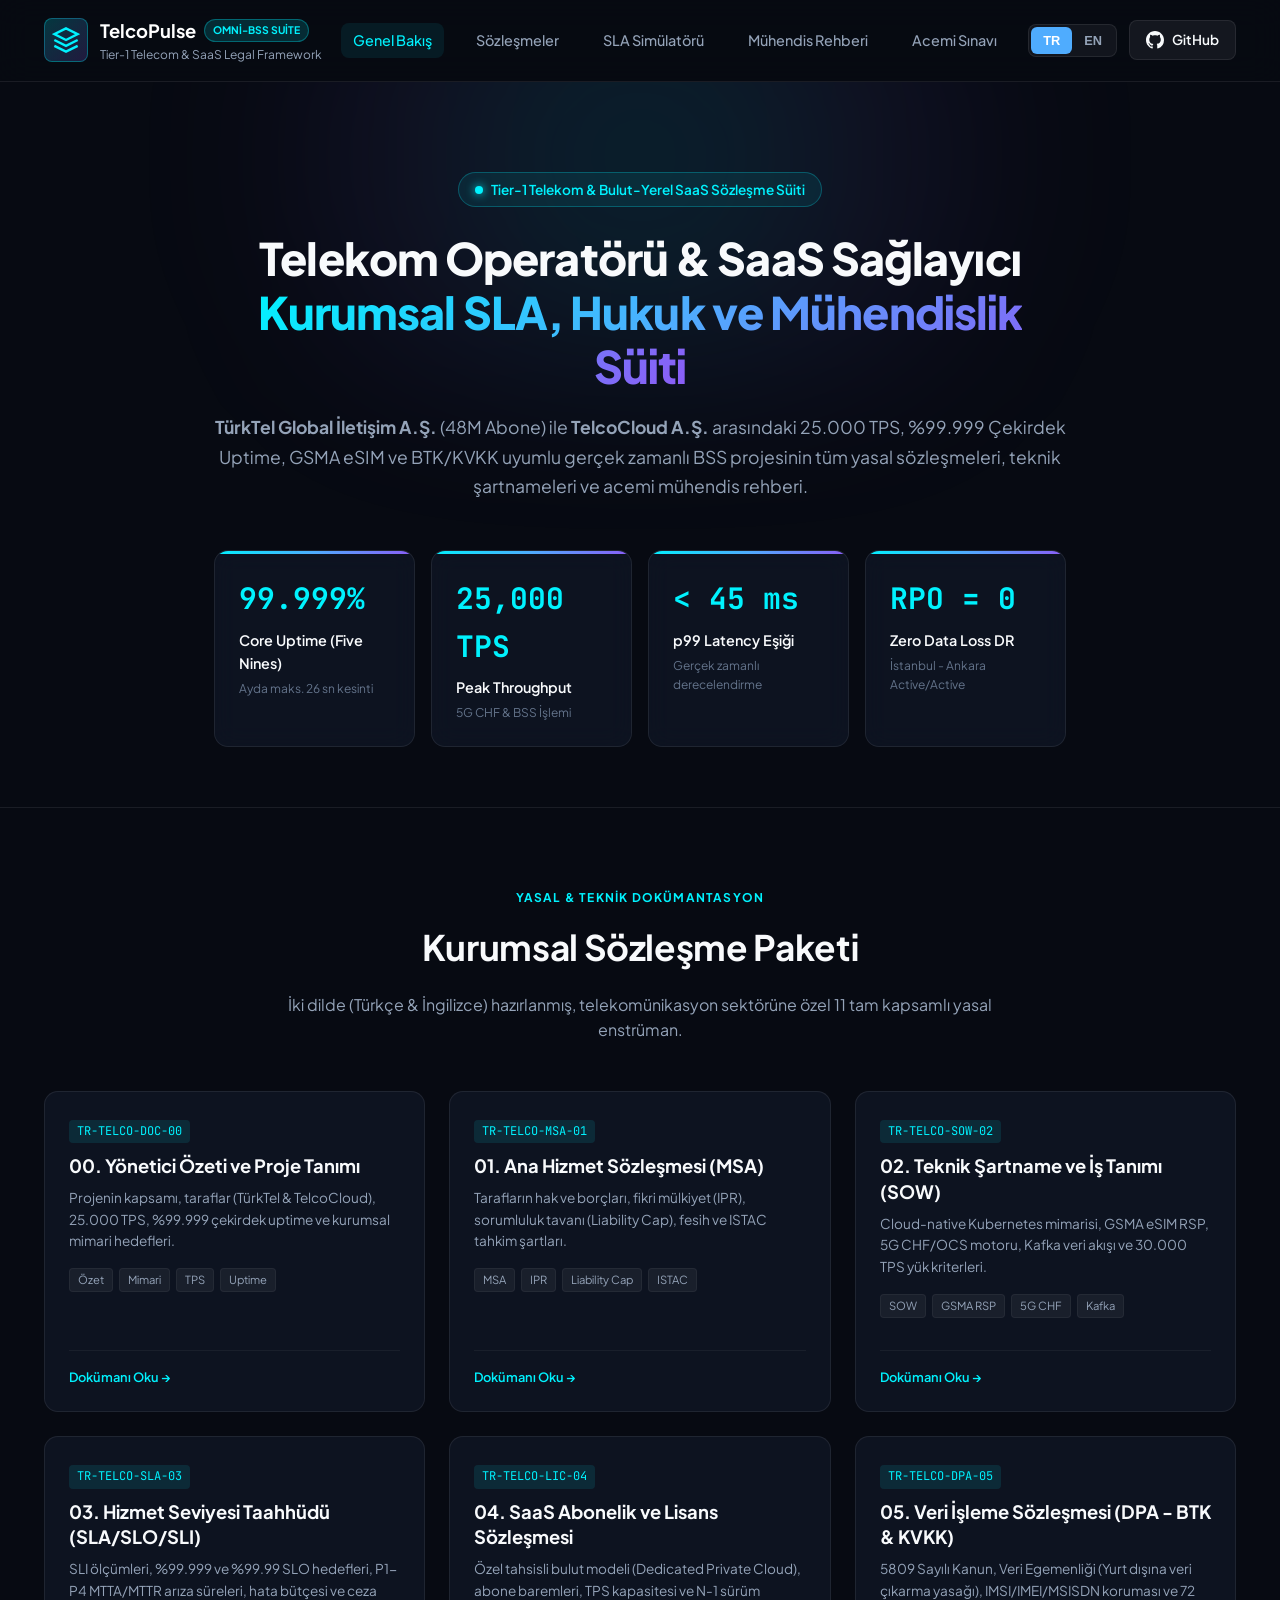
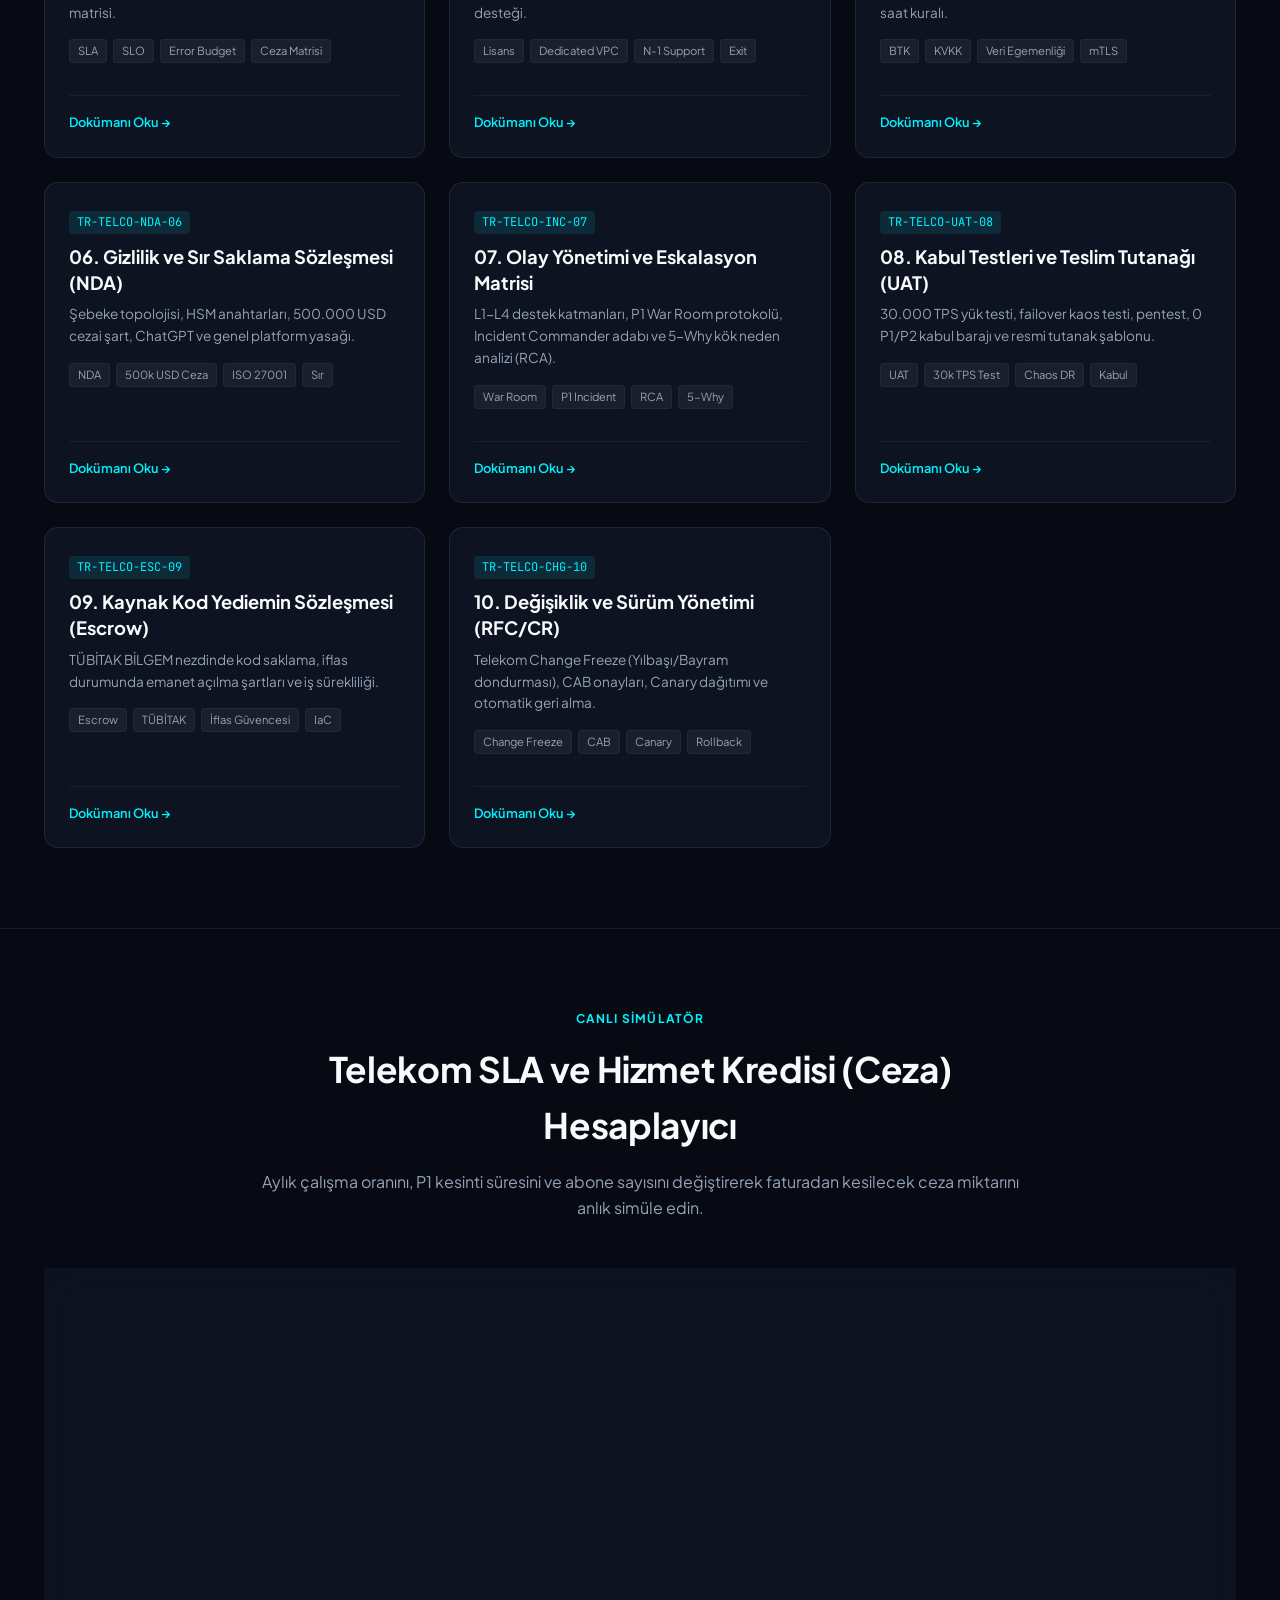
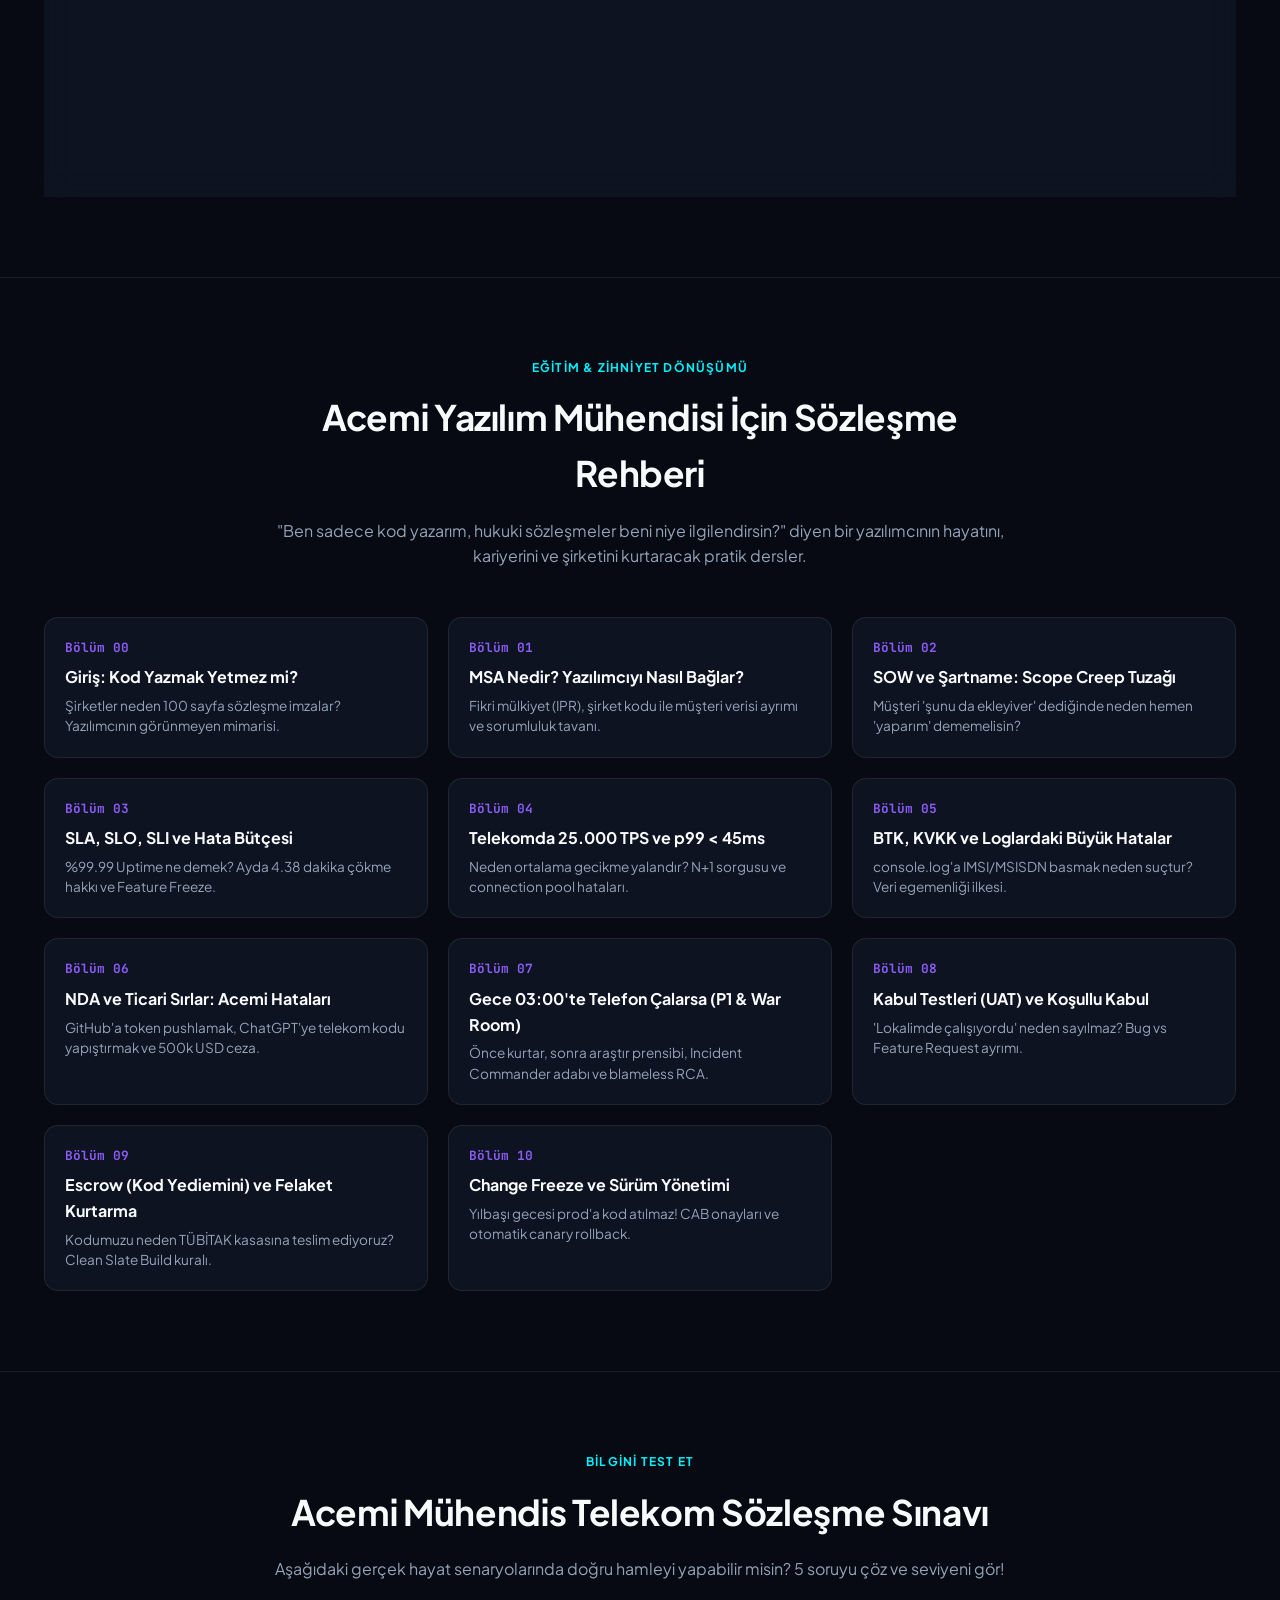
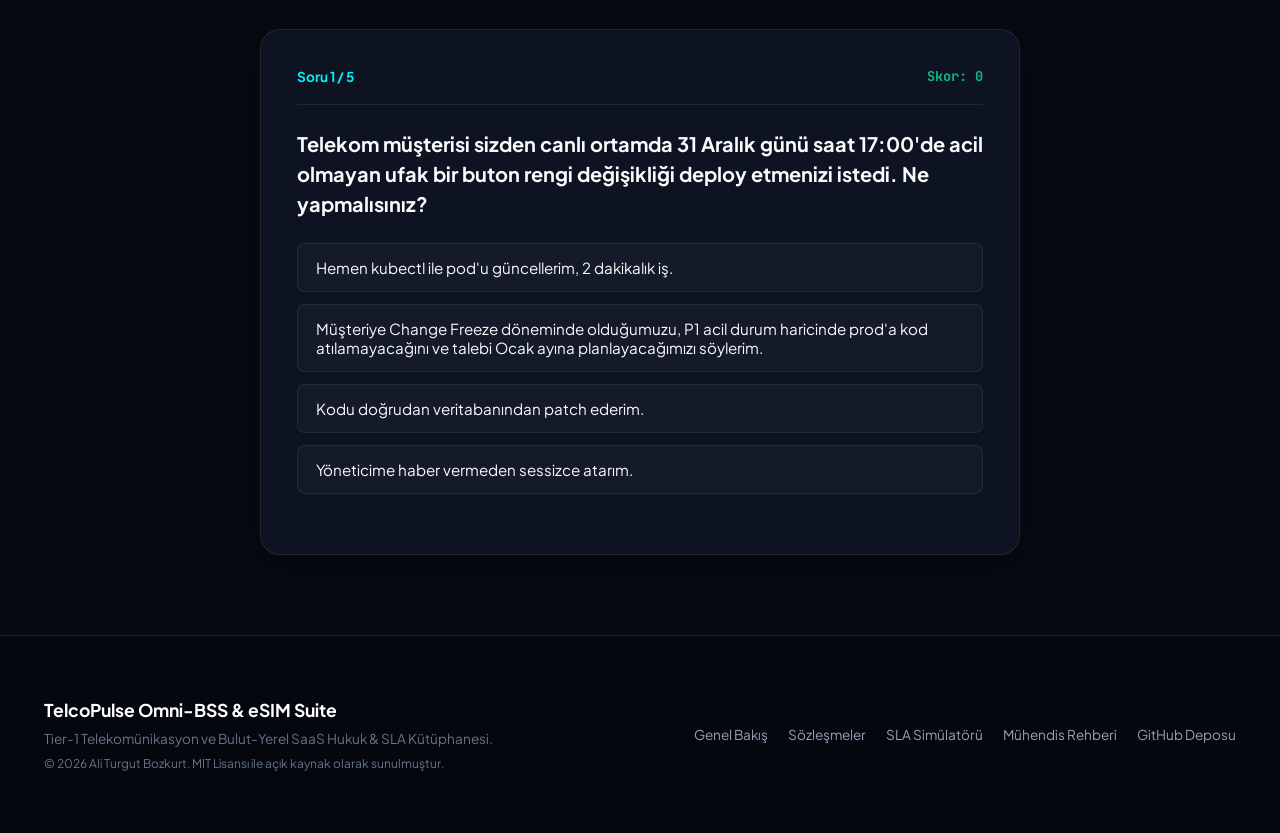
==== web/index.html @ 9cdf3213 "feat: complete telecom enterprise SaaS contracts, SLA/SLO suite & junior engineer guide" ====
<!DOCTYPE html>
<html lang="tr">
<head>
  <meta charset="UTF-8">
  <meta name="viewport" content="width=device-width, initial-scale=1.0">
  <title>TelcoPulse Omni-BSS | Enterprise Telecom SLA, Legal & Contract Suite</title>
  <meta name="description" content="Tier-1 Telecom Operator & Software Provider Enterprise SaaS Contracts, SLA/SLO Framework, Regulatory Compliance and Junior Engineer Guide.">
  <link rel="preconnect" href="https://fonts.googleapis.com">
  <link rel="preconnect" href="https://fonts.gstatic.com" crossorigin>
  <link href="https://fonts.googleapis.com/css2?family=Plus+Jakarta+Sans:wght@300;400;500;600;700;800&family=JetBrains+Mono:wght@400;500;700&display=swap" rel="stylesheet">
  <link rel="stylesheet" href="styles.css">
</head>
<body class="dark-theme">
  <!-- Top Navigation Bar -->
  <header class="navbar" id="topNavbar">
    <div class="nav-container">
      <div class="brand-group">
        <div class="brand-icon">
          <svg viewBox="0 0 24 24" width="28" height="28" fill="none" stroke="currentColor" stroke-width="2">
            <path d="M12 2L2 7l10 5 10-5-10-5zM2 17l10 5 10-5M2 12l10 5 10-5"/>
          </svg>
        </div>
        <div class="brand-text">
          <span class="brand-title">TelcoPulse <span class="badge-tag">Omni-BSS Suite</span></span>
          <span class="brand-subtitle">Tier-1 Telecom & SaaS Legal Framework</span>
        </div>
      </div>

      <nav class="nav-menu">
        <a href="#overview" class="nav-link active" data-nav="overview">Genel Bakış</a>
        <a href="#contracts" class="nav-link" data-nav="contracts">Sözleşmeler</a>
        <a href="#calculator" class="nav-link" data-nav="calculator">SLA Simülatörü</a>
        <a href="#guide" class="nav-link" data-nav="guide">Mühendis Rehberi</a>
        <a href="#quiz" class="nav-link" data-nav="quiz">Acemi Sınavı</a>
      </nav>

      <div class="nav-actions">
        <div class="lang-switch">
          <button id="btnLangTR" class="lang-btn active" title="Türkçe">TR</button>
          <button id="btnLangEN" class="lang-btn" title="English">EN</button>
        </div>
        <a href="https://github.com/aliturgutbozkurt/telecom-saas-contracts-sla" target="_blank" class="github-btn" id="githubRepoLink">
          <svg viewBox="0 0 24 24" width="18" height="18" fill="currentColor">
            <path d="M12 0C5.37 0 0 5.37 0 12c0 5.31 3.435 9.795 8.205 11.385.6.105.825-.255.825-.57 0-.285-.015-1.23-.015-2.235-3.015.555-3.795-.735-4.035-1.41-.135-.345-.72-1.41-1.23-1.695-.42-.225-1.02-.78-.015-.795.945-.015 1.62.87 1.845 1.23 1.08 1.815 2.805 1.305 3.495.99.105-.78.42-1.305.765-1.605-2.67-.3-5.46-1.335-5.46-5.925 0-1.305.465-2.385 1.23-3.225-.12-.3-.54-1.53.12-3.18 0 0 1.005-.315 3.3 1.23.96-.27 1.98-.405 3-.405s2.04.135 3 .405c2.295-1.56 3.3-1.23 3.3-1.23.66 1.65.24 2.88.12 3.18.765.84 1.23 1.905 1.23 3.225 0 4.605-2.805 5.625-5.475 5.925.435.375.81 1.095.81 2.22 0 1.605-.015 2.895-.015 3.3 0 .315.225.69.825.57A12.02 12.02 0 0024 12c0-6.63-5.37-12-12-12z"/>
          </svg>
          <span>GitHub</span>
        </a>
      </div>
    </div>
  </header>

  <!-- Hero Section -->
  <section class="hero-section" id="overview">
    <div class="hero-glow"></div>
    <div class="container hero-content">
      <div class="hero-badge">
        <span class="live-dot"></span>
        <span id="heroBadgeText">Tier-1 Telekom & Bulut-Yerel SaaS Sözleşme Süiti</span>
      </div>
      <h1 class="hero-title" id="heroTitle">
        Telekom Operatörü & SaaS Sağlayıcı<br>
        <span class="gradient-text">Kurumsal SLA, Hukuk ve Mühendislik Süiti</span>
      </h1>
      <p class="hero-desc" id="heroDesc">
        <strong>TürkTel Global İletişim A.Ş.</strong> (48M Abone) ile <strong>TelcoCloud A.Ş.</strong> arasındaki 
        25.000 TPS, %99.999 Çekirdek Uptime, GSMA eSIM ve BTK/KVKK uyumlu gerçek zamanlı BSS projesinin 
        tüm yasal sözleşmeleri, teknik şartnameleri ve acemi mühendis rehberi.
      </p>

      <div class="hero-stats-grid">
        <div class="stat-card">
          <div class="stat-value">99.999%</div>
          <div class="stat-label">Core Uptime (Five Nines)</div>
          <div class="stat-sub">Ayda maks. 26 sn kesinti</div>
        </div>
        <div class="stat-card">
          <div class="stat-value">25,000 TPS</div>
          <div class="stat-label">Peak Throughput</div>
          <div class="stat-sub">5G CHF & BSS İşlemi</div>
        </div>
        <div class="stat-card">
          <div class="stat-value">&lt; 45 ms</div>
          <div class="stat-label">p99 Latency Eşiği</div>
          <div class="stat-sub">Gerçek zamanlı derecelendirme</div>
        </div>
        <div class="stat-card">
          <div class="stat-value">RPO = 0</div>
          <div class="stat-label">Zero Data Loss DR</div>
          <div class="stat-sub">İstanbul - Ankara Active/Active</div>
        </div>
      </div>
    </div>
  </section>

  <!-- Interactive Contract Browser -->
  <section class="section contracts-section" id="contracts">
    <div class="container">
      <div class="section-header">
        <div class="section-tag">YASAL & TEKNİK DOKÜMANTASYON</div>
        <h2 class="section-title" id="contractsHeading">Kurumsal Sözleşme Paketi</h2>
        <p class="section-desc" id="contractsSub">
          İki dilde (Türkçe & İngilizce) hazırlanmış, telekomünikasyon sektörüne özel 11 tam kapsamlı yasal enstrüman.
        </p>
      </div>

      <div class="contract-grid" id="contractCardsContainer">
        <!-- Rendered dynamically by app.js -->
      </div>
    </div>
  </section>

  <!-- SLA & Penalty Simulator -->
  <section class="section calc-section" id="calculator">
    <div class="container">
      <div class="section-header">
        <div class="section-tag">CANLI SİMÜLATÖR</div>
        <h2 class="section-title">Telekom SLA ve Hizmet Kredisi (Ceza) Hesaplayıcı</h2>
        <p class="section-desc">
          Aylık çalışma oranını, P1 kesinti süresini ve abone sayısını değiştirerek faturadan kesilecek ceza miktarını anlık simüle edin.
        </p>
      </div>

      <div class="calc-wrapper">
        <div class="calc-controls">
          <div class="input-card">
            <div class="input-header">
              <label for="uptimeSlider">Gerçekleşen Aylık Çekirdek Uptime (%)</label>
              <span class="value-badge" id="uptimeVal">99.980%</span>
            </div>
            <input type="range" id="uptimeSlider" min="99.00" max="99.999" step="0.005" value="99.980">
            <div class="slider-marks">
              <span>%99.00</span>
              <span>%99.50</span>
              <span>%99.90</span>
              <span>%99.95</span>
              <span>%99.999</span>
            </div>
          </div>

          <div class="input-card">
            <div class="input-header">
              <label for="p1DurationSlider">P1 Kritik Kesinti Süresi (Dakika)</label>
              <span class="value-badge" id="p1Val">35 Dakika</span>
            </div>
            <input type="range" id="p1DurationSlider" min="0" max="180" step="5" value="35">
            <div class="slider-marks">
              <span>0 dk</span>
              <span>60 dk (MTTR Sınırı)</span>
              <span>120 dk</span>
              <span>180 dk</span>
            </div>
          </div>

          <div class="input-card">
            <div class="input-header">
              <label for="subscribersSlider">Aktif Abone Sayısı (Milyon)</label>
              <span class="value-badge" id="subsVal">32 Milyon</span>
            </div>
            <input type="range" id="subscribersSlider" min="5" max="60" step="1" value="32">
            <div class="slider-marks">
              <span>5M</span>
              <span>20M (Baz Tier)</span>
              <span>40M</span>
              <span>60M</span>
            </div>
          </div>
        </div>

        <div class="calc-results">
          <div class="result-box main-box">
            <div class="box-tag">KESİLECEK HİZMET KREDİSİ (CEZA)</div>
            <div class="box-amount" id="penaltyAmountDisplay">$18,500</div>
            <div class="box-percent" id="penaltyPercentDisplay">Aylık Faturanın %10'u</div>
          </div>

          <div class="result-metrics-grid">
            <div class="metric-item">
              <span class="m-label">Aylık İzin Verilen Kesinti</span>
              <span class="m-val" id="allowedDowntimeDisplay">4.38 Dakika</span>
            </div>
            <div class="metric-item">
              <span class="m-label">Gerçekleşen Kesinti Süresi</span>
              <span class="m-val alert-text" id="actualDowntimeDisplay">8.64 Dakika</span>
            </div>
            <div class="metric-item">
              <span class="m-label">Hata Bütçesi (Error Budget)</span>
              <span class="m-val" id="errorBudgetStatusDisplay">%197 Tüketildi (AŞILDI)</span>
            </div>
            <div class="metric-item">
              <span class="m-label">Aylık Baz SaaS Bedeli</span>
              <span class="m-val" id="baseFeeDisplay">$245,000 / Ay</span>
            </div>
          </div>

          <div class="compliance-badge-banner" id="complianceBanner">
            <span class="status-icon">⚠️</span>
            <span id="complianceText">SLA İhlali Mevcut: Faturaya %10 ceza kesintisi uygulanır. Yeni özellik dağıtımları durdurulmalıdır.</span>
          </div>
        </div>
      </div>
    </div>
  </section>

  <!-- Junior Engineer Guide Showcase -->
  <section class="section guide-section" id="guide">
    <div class="container">
      <div class="section-header">
        <div class="section-tag">EĞİTİM & ZİHNİYET DÖNÜŞÜMÜ</div>
        <h2 class="section-title">Acemi Yazılım Mühendisi İçin Sözleşme Rehberi</h2>
        <p class="section-desc">
          "Ben sadece kod yazarım, hukuki sözleşmeler beni niye ilgilendirsin?" diyen bir yazılımcının hayatını, kariyerini ve şirketini kurtaracak pratik dersler.
        </p>
      </div>

      <div class="guide-grid" id="guideChaptersContainer">
        <!-- Rendered dynamically -->
      </div>
    </div>
  </section>

  <!-- Junior Engineer Interactive Quiz -->
  <section class="section quiz-section" id="quiz">
    <div class="container">
      <div class="section-header">
        <div class="section-tag">BİLGİNİ TEST ET</div>
        <h2 class="section-title">Acemi Mühendis Telekom Sözleşme Sınavı</h2>
        <p class="section-desc">
          Aşağıdaki gerçek hayat senaryolarında doğru hamleyi yapabilir misin? 5 soruyu çöz ve seviyeni gör!
        </p>
      </div>

      <div class="quiz-card" id="quizContainer">
        <div class="quiz-header">
          <span class="quiz-step" id="quizProgress">Soru 1 / 5</span>
          <span class="quiz-score" id="quizScore">Skor: 0</span>
        </div>
        <div class="quiz-body">
          <h3 class="quiz-question" id="quizQuestionText">Soru yükleniyor...</h3>
          <div class="quiz-options" id="quizOptionsContainer">
            <!-- Options rendered here -->
          </div>
          <div class="quiz-explanation" id="quizExplanation" style="display: none;"></div>
        </div>
        <div class="quiz-footer">
          <button class="btn btn-primary" id="btnNextQuestion" style="display: none;">Sonraki Soru &rarr;</button>
        </div>
      </div>
    </div>
  </section>

  <!-- Document Reader Modal -->
  <div class="modal-backdrop" id="docModal">
    <div class="modal-box">
      <div class="modal-header">
        <div class="modal-title-group">
          <span class="modal-code" id="modalDocCode">TR-TELCO-DOC-01</span>
          <h3 class="modal-title" id="modalDocTitle">Doküman Başlığı</h3>
        </div>
        <button class="modal-close" id="btnModalClose">&times;</button>
      </div>
      <div class="modal-body" id="modalDocContent">
        <!-- Rendered document markdown/html -->
      </div>
      <div class="modal-footer">
        <button class="btn btn-secondary" id="btnModalClose2">Kapat</button>
        <button class="btn btn-primary" id="btnCopyDocLink">Bağlantıyı Kopyala</button>
      </div>
    </div>
  </div>

  <!-- Footer -->
  <footer class="footer">
    <div class="container footer-content">
      <div class="footer-brand">
        <strong>TelcoPulse Omni-BSS & eSIM Suite</strong>
        <p>Tier-1 Telekomünikasyon ve Bulut-Yerel SaaS Hukuk & SLA Kütüphanesi.</p>
        <p class="copyright">&copy; 2026 Ali Turgut Bozkurt. MIT Lisansı ile açık kaynak olarak sunulmuştur.</p>
      </div>
      <div class="footer-links">
        <a href="#overview">Genel Bakış</a>
        <a href="#contracts">Sözleşmeler</a>
        <a href="#calculator">SLA Simülatörü</a>
        <a href="#guide">Mühendis Rehberi</a>
        <a href="https://github.com/aliturgutbozkurt/telecom-saas-contracts-sla" target="_blank">GitHub Deposu</a>
      </div>
    </div>
  </footer>

  <script src="app.js"></script>
</body>
</html>
---- web/styles.css ----
:root {
  --bg-primary: #070a12;
  --bg-secondary: #0d1322;
  --bg-card: rgba(17, 24, 39, 0.7);
  --bg-card-hover: rgba(26, 36, 56, 0.85);
  --border-color: rgba(255, 255, 255, 0.08);
  --border-focus: rgba(0, 242, 254, 0.4);
  
  --text-primary: #f8fafc;
  --text-secondary: #94a3b8;
  --text-muted: #64748b;
  
  --accent-cyan: #00f2fe;
  --accent-blue: #4facfe;
  --accent-purple: #8b5cf6;
  --accent-green: #10b981;
  --accent-orange: #f59e0b;
  --accent-red: #ef4444;
  
  --gradient-brand: linear-gradient(135deg, #00f2fe 0%, #4facfe 50%, #8b5cf6 100%);
  --gradient-card: linear-gradient(180deg, rgba(255, 255, 255, 0.04) 0%, rgba(255, 255, 255, 0) 100%);
  --shadow-glow: 0 0 35px rgba(0, 242, 254, 0.15);
  
  --font-main: 'Plus Jakarta Sans', -apple-system, BlinkMacSystemFont, sans-serif;
  --font-mono: 'JetBrains Mono', monospace;
  --radius-sm: 8px;
  --radius-md: 14px;
  --radius-lg: 20px;
}

* {
  margin: 0;
  padding: 0;
  box-sizing: border-box;
}

html {
  scroll-behavior: smooth;
}

body {
  font-family: var(--font-main);
  background-color: var(--bg-primary);
  color: var(--text-primary);
  line-height: 1.6;
  overflow-x: hidden;
}

.container {
  max-width: 1240px;
  margin: 0 auto;
  padding: 0 24px;
}

/* Navbar */
.navbar {
  position: sticky;
  top: 0;
  z-index: 100;
  background: rgba(7, 10, 18, 0.8);
  backdrop-filter: blur(16px);
  border-bottom: 1px solid var(--border-color);
}

.nav-container {
  max-width: 1240px;
  margin: 0 auto;
  padding: 16px 24px;
  display: flex;
  align-items: center;
  justify-content: space-between;
}

.brand-group {
  display: flex;
  align-items: center;
  gap: 12px;
}

.brand-icon {
  width: 44px;
  height: 44px;
  border-radius: var(--radius-sm);
  background: linear-gradient(135deg, rgba(0, 242, 254, 0.2), rgba(139, 92, 246, 0.2));
  border: 1px solid rgba(0, 242, 254, 0.3);
  display: flex;
  align-items: center;
  justify-content: center;
  color: var(--accent-cyan);
}

.brand-text {
  display: flex;
  flex-direction: column;
}

.brand-title {
  font-size: 1.15rem;
  font-weight: 700;
  color: #fff;
  display: flex;
  align-items: center;
  gap: 8px;
}

.badge-tag {
  font-size: 0.65rem;
  font-weight: 700;
  text-transform: uppercase;
  background: rgba(0, 242, 254, 0.15);
  color: var(--accent-cyan);
  padding: 2px 8px;
  border-radius: 99px;
  border: 1px solid rgba(0, 242, 254, 0.3);
}

.brand-subtitle {
  font-size: 0.75rem;
  color: var(--text-secondary);
}

.nav-menu {
  display: flex;
  align-items: center;
  gap: 20px;
}

.nav-link {
  color: var(--text-secondary);
  text-decoration: none;
  font-size: 0.9rem;
  font-weight: 500;
  transition: all 0.2s ease;
  padding: 6px 12px;
  border-radius: var(--radius-sm);
}

.nav-link:hover, .nav-link.active {
  color: var(--accent-cyan);
  background: rgba(0, 242, 254, 0.08);
}

.nav-actions {
  display: flex;
  align-items: center;
  gap: 12px;
}

.lang-switch {
  display: flex;
  background: rgba(255, 255, 255, 0.05);
  border-radius: var(--radius-sm);
  padding: 2px;
  border: 1px solid var(--border-color);
}

.lang-btn {
  background: transparent;
  border: none;
  color: var(--text-secondary);
  font-size: 0.8rem;
  font-weight: 700;
  padding: 6px 12px;
  border-radius: 6px;
  cursor: pointer;
  transition: all 0.2s ease;
}

.lang-btn.active {
  background: var(--accent-blue);
  color: #fff;
}

.github-btn {
  display: flex;
  align-items: center;
  gap: 8px;
  background: rgba(255, 255, 255, 0.06);
  color: var(--text-primary);
  text-decoration: none;
  font-size: 0.85rem;
  font-weight: 600;
  padding: 8px 16px;
  border-radius: var(--radius-sm);
  border: 1px solid var(--border-color);
  transition: all 0.2s ease;
}

.github-btn:hover {
  background: rgba(255, 255, 255, 0.12);
  border-color: rgba(255, 255, 255, 0.2);
}

/* Hero Section */
.hero-section {
  position: relative;
  padding: 90px 0 60px;
  overflow: hidden;
  border-bottom: 1px solid var(--border-color);
}

.hero-glow {
  position: absolute;
  top: -150px;
  left: 50%;
  transform: translateX(-50%);
  width: 900px;
  height: 450px;
  background: radial-gradient(circle, rgba(0, 242, 254, 0.12) 0%, rgba(139, 92, 246, 0.08) 50%, transparent 80%);
  filter: blur(80px);
  pointer-events: none;
}

.hero-content {
  position: relative;
  text-align: center;
  max-width: 900px;
}

.hero-badge {
  display: inline-flex;
  align-items: center;
  gap: 8px;
  background: rgba(0, 242, 254, 0.08);
  border: 1px solid rgba(0, 242, 254, 0.25);
  padding: 6px 16px;
  border-radius: 99px;
  font-size: 0.85rem;
  color: var(--accent-cyan);
  font-weight: 600;
  margin-bottom: 24px;
}

.live-dot {
  width: 8px;
  height: 8px;
  border-radius: 50%;
  background: var(--accent-cyan);
  box-shadow: 0 0 10px var(--accent-cyan);
  animation: pulse 2s infinite;
}

@keyframes pulse {
  0% { transform: scale(0.95); opacity: 0.8; }
  50% { transform: scale(1.3); opacity: 1; }
  100% { transform: scale(0.95); opacity: 0.8; }
}

.hero-title {
  font-size: 2.8rem;
  font-weight: 800;
  line-height: 1.2;
  letter-spacing: -0.02em;
  margin-bottom: 20px;
}

.gradient-text {
  background: var(--gradient-brand);
  -webkit-background-clip: text;
  -webkit-text-fill-color: transparent;
}

.hero-desc {
  font-size: 1.1rem;
  color: var(--text-secondary);
  line-height: 1.7;
  margin-bottom: 48px;
}

.hero-stats-grid {
  display: grid;
  grid-template-columns: repeat(auto-fit, minmax(200px, 1fr));
  gap: 16px;
  text-align: left;
}

.stat-card {
  background: var(--bg-card);
  border: 1px solid var(--border-color);
  padding: 24px;
  border-radius: var(--radius-md);
  backdrop-filter: blur(12px);
  position: relative;
  overflow: hidden;
}

.stat-card::before {
  content: '';
  position: absolute;
  top: 0;
  left: 0;
  width: 100%;
  height: 3px;
  background: var(--gradient-brand);
}

.stat-value {
  font-family: var(--font-mono);
  font-size: 1.85rem;
  font-weight: 700;
  color: var(--accent-cyan);
  margin-bottom: 6px;
}

.stat-label {
  font-size: 0.9rem;
  font-weight: 600;
  color: var(--text-primary);
  margin-bottom: 4px;
}

.stat-sub {
  font-size: 0.75rem;
  color: var(--text-muted);
}

/* Sections */
.section {
  padding: 80px 0;
  border-bottom: 1px solid var(--border-color);
}

.section-header {
  text-align: center;
  max-width: 760px;
  margin: 0 auto 48px;
}

.section-tag {
  font-size: 0.75rem;
  font-weight: 700;
  letter-spacing: 0.1em;
  color: var(--accent-cyan);
  text-transform: uppercase;
  margin-bottom: 12px;
}

.section-title {
  font-size: 2.2rem;
  font-weight: 700;
  letter-spacing: -0.01em;
  margin-bottom: 16px;
}

.section-desc {
  font-size: 1rem;
  color: var(--text-secondary);
  line-height: 1.6;
}

/* Contract Cards Grid */
.contract-grid {
  display: grid;
  grid-template-columns: repeat(auto-fill, minmax(360px, 1fr));
  gap: 24px;
}

.contract-card {
  background: var(--bg-card);
  border: 1px solid var(--border-color);
  border-radius: var(--radius-md);
  padding: 24px;
  display: flex;
  flex-direction: column;
  justify-content: space-between;
  transition: all 0.25s ease;
  cursor: pointer;
  position: relative;
}

.contract-card:hover {
  background: var(--bg-card-hover);
  border-color: var(--border-focus);
  transform: translateY(-4px);
  box-shadow: var(--shadow-glow);
}

.card-top {
  margin-bottom: 16px;
}

.card-code {
  font-family: var(--font-mono);
  font-size: 0.75rem;
  color: var(--accent-cyan);
  background: rgba(0, 242, 254, 0.1);
  padding: 2px 8px;
  border-radius: 4px;
  display: inline-block;
  margin-bottom: 10px;
}

.card-title {
  font-size: 1.15rem;
  font-weight: 700;
  color: var(--text-primary);
  margin-bottom: 8px;
  line-height: 1.4;
}

.card-desc {
  font-size: 0.85rem;
  color: var(--text-secondary);
  line-height: 1.6;
}

.card-tags {
  display: flex;
  flex-wrap: wrap;
  gap: 6px;
  margin: 16px 0;
}

.tag-pill {
  font-size: 0.7rem;
  background: rgba(255, 255, 255, 0.05);
  color: var(--text-secondary);
  padding: 2px 8px;
  border-radius: 4px;
  border: 1px solid rgba(255, 255, 255, 0.05);
}

.card-footer {
  display: flex;
  align-items: center;
  justify-content: space-between;
  padding-top: 16px;
  border-top: 1px solid rgba(255, 255, 255, 0.05);
}

.view-btn {
  font-size: 0.8rem;
  font-weight: 600;
  color: var(--accent-cyan);
  display: flex;
  align-items: center;
  gap: 6px;
}

/* Calculator Section */
.calc-wrapper {
  display: grid;
  grid-template-columns: 1fr 1fr;
  gap: 32px;
  background: var(--bg-card);
  border: 1px solid var(--border-color);
  border-radius: var(--radius-lg);
  padding: 36px;
  backdrop-filter: blur(16px);
}

.input-card {
  background: rgba(255, 255, 255, 0.03);
  border: 1px solid var(--border-color);
  border-radius: var(--radius-md);
  padding: 20px;
  margin-bottom: 20px;
}

.input-header {
  display: flex;
  justify-content: space-between;
  align-items: center;
  margin-bottom: 12px;
}

.input-header label {
  font-size: 0.9rem;
  font-weight: 600;
  color: var(--text-primary);
}

.value-badge {
  font-family: var(--font-mono);
  font-size: 0.95rem;
  font-weight: 700;
  color: var(--accent-cyan);
  background: rgba(0, 242, 254, 0.12);
  padding: 4px 10px;
  border-radius: 6px;
}

input[type="range"] {
  width: 100%;
  accent-color: var(--accent-cyan);
  margin-bottom: 8px;
}

.slider-marks {
  display: flex;
  justify-content: space-between;
  font-size: 0.7rem;
  color: var(--text-muted);
}

.calc-results {
  display: flex;
  flex-direction: column;
  justify-content: space-between;
  gap: 20px;
}

.result-box.main-box {
  background: linear-gradient(135deg, rgba(239, 68, 68, 0.15) 0%, rgba(139, 92, 246, 0.1) 100%);
  border: 1px solid rgba(239, 68, 68, 0.3);
  border-radius: var(--radius-md);
  padding: 24px;
  text-align: center;
}

.result-box.main-box.compliant {
  background: linear-gradient(135deg, rgba(16, 185, 129, 0.15) 0%, rgba(0, 242, 254, 0.1) 100%);
  border-color: rgba(16, 185, 129, 0.3);
}

.box-tag {
  font-size: 0.75rem;
  font-weight: 700;
  letter-spacing: 0.1em;
  color: var(--text-secondary);
  margin-bottom: 6px;
}

.box-amount {
  font-family: var(--font-mono);
  font-size: 2.8rem;
  font-weight: 800;
  color: var(--accent-red);
  margin-bottom: 4px;
}

.result-box.main-box.compliant .box-amount {
  color: var(--accent-green);
}

.box-percent {
  font-size: 0.9rem;
  font-weight: 600;
  color: var(--text-secondary);
}

.result-metrics-grid {
  display: grid;
  grid-template-columns: 1fr 1fr;
  gap: 12px;
}

.metric-item {
  background: rgba(255, 255, 255, 0.02);
  border: 1px solid var(--border-color);
  padding: 14px;
  border-radius: var(--radius-sm);
  display: flex;
  flex-direction: column;
}

.m-label {
  font-size: 0.75rem;
  color: var(--text-muted);
  margin-bottom: 4px;
}

.m-val {
  font-family: var(--font-mono);
  font-size: 0.95rem;
  font-weight: 600;
  color: var(--text-primary);
}

.m-val.alert-text {
  color: var(--accent-orange);
}

.compliance-badge-banner {
  display: flex;
  align-items: center;
  gap: 12px;
  padding: 14px 18px;
  border-radius: var(--radius-sm);
  font-size: 0.85rem;
  background: rgba(245, 158, 11, 0.12);
  border: 1px solid rgba(245, 158, 11, 0.3);
  color: #fde68a;
}

.compliance-badge-banner.success {
  background: rgba(16, 185, 129, 0.12);
  border-color: rgba(16, 185, 129, 0.3);
  color: #a7f3d0;
}

/* Guide Grid */
.guide-grid {
  display: grid;
  grid-template-columns: repeat(auto-fill, minmax(350px, 1fr));
  gap: 20px;
}

.guide-card {
  background: var(--bg-card);
  border: 1px solid var(--border-color);
  border-radius: var(--radius-md);
  padding: 20px;
  cursor: pointer;
  transition: all 0.2s ease;
}

.guide-card:hover {
  background: var(--bg-card-hover);
  border-color: var(--accent-purple);
  transform: translateY(-3px);
}

.guide-num {
  font-family: var(--font-mono);
  font-size: 0.8rem;
  font-weight: 700;
  color: var(--accent-purple);
  margin-bottom: 6px;
}

.guide-title {
  font-size: 1rem;
  font-weight: 700;
  margin-bottom: 6px;
  color: var(--text-primary);
}

.guide-summary {
  font-size: 0.85rem;
  color: var(--text-secondary);
  line-height: 1.5;
}

/* Quiz Section */
.quiz-card {
  max-width: 760px;
  margin: 0 auto;
  background: var(--bg-card);
  border: 1px solid var(--border-color);
  border-radius: var(--radius-lg);
  padding: 36px;
  box-shadow: 0 10px 30px rgba(0,0,0,0.4);
}

.quiz-header {
  display: flex;
  justify-content: space-between;
  align-items: center;
  margin-bottom: 24px;
  padding-bottom: 16px;
  border-bottom: 1px solid var(--border-color);
}

.quiz-step {
  font-size: 0.85rem;
  font-weight: 700;
  color: var(--accent-cyan);
}

.quiz-score {
  font-family: var(--font-mono);
  font-size: 0.85rem;
  color: var(--accent-green);
  font-weight: 700;
}

.quiz-question {
  font-size: 1.25rem;
  font-weight: 700;
  margin-bottom: 24px;
  line-height: 1.5;
}

.quiz-options {
  display: flex;
  flex-direction: column;
  gap: 12px;
  margin-bottom: 24px;
}

.quiz-opt-btn {
  background: rgba(255, 255, 255, 0.03);
  border: 1px solid var(--border-color);
  border-radius: var(--radius-sm);
  padding: 14px 18px;
  text-align: left;
  color: var(--text-primary);
  font-size: 0.95rem;
  cursor: pointer;
  transition: all 0.2s ease;
  font-family: var(--font-main);
}

.quiz-opt-btn:hover:not(:disabled) {
  background: rgba(0, 242, 254, 0.08);
  border-color: var(--accent-cyan);
}

.quiz-opt-btn.correct {
  background: rgba(16, 185, 129, 0.2);
  border-color: var(--accent-green);
  color: #a7f3d0;
}

.quiz-opt-btn.wrong {
  background: rgba(239, 68, 68, 0.2);
  border-color: var(--accent-red);
  color: #fca5a5;
}

.quiz-explanation {
  background: rgba(255, 255, 255, 0.04);
  border-left: 4px solid var(--accent-cyan);
  padding: 16px;
  border-radius: 0 var(--radius-sm) var(--radius-sm) 0;
  font-size: 0.9rem;
  color: var(--text-secondary);
  line-height: 1.6;
  margin-bottom: 24px;
}

.btn {
  font-family: var(--font-main);
  font-weight: 600;
  font-size: 0.9rem;
  padding: 10px 20px;
  border-radius: var(--radius-sm);
  border: none;
  cursor: pointer;
  transition: all 0.2s ease;
}

.btn-primary {
  background: var(--gradient-brand);
  color: #000;
  font-weight: 700;
}

.btn-primary:hover {
  opacity: 0.9;
  transform: translateY(-1px);
}

.btn-secondary {
  background: rgba(255, 255, 255, 0.08);
  color: var(--text-primary);
  border: 1px solid var(--border-color);
}

.btn-secondary:hover {
  background: rgba(255, 255, 255, 0.15);
}

/* Modal */
.modal-backdrop {
  position: fixed;
  top: 0;
  left: 0;
  width: 100vw;
  height: 100vh;
  background: rgba(0, 0, 0, 0.8);
  backdrop-filter: blur(8px);
  z-index: 1000;
  display: none;
  align-items: center;
  justify-content: center;
  padding: 24px;
}

.modal-backdrop.show {
  display: flex;
}

.modal-box {
  background: var(--bg-secondary);
  border: 1px solid var(--border-color);
  border-radius: var(--radius-lg);
  max-width: 880px;
  width: 100%;
  max-height: 85vh;
  display: flex;
  flex-direction: column;
  box-shadow: 0 20px 50px rgba(0,0,0,0.6);
  animation: modalIn 0.25s ease;
}

@keyframes modalIn {
  from { opacity: 0; transform: scale(0.96); }
  to { opacity: 1; transform: scale(1); }
}

.modal-header {
  padding: 20px 24px;
  border-bottom: 1px solid var(--border-color);
  display: flex;
  justify-content: space-between;
  align-items: center;
}

.modal-code {
  font-family: var(--font-mono);
  font-size: 0.75rem;
  color: var(--accent-cyan);
}

.modal-title {
  font-size: 1.25rem;
  font-weight: 700;
}

.modal-close {
  background: transparent;
  border: none;
  color: var(--text-secondary);
  font-size: 1.8rem;
  cursor: pointer;
  line-height: 1;
}

.modal-body {
  padding: 24px;
  overflow-y: auto;
  font-size: 0.95rem;
  line-height: 1.7;
  color: var(--text-secondary);
}

.modal-body h1, .modal-body h2, .modal-body h3 {
  color: #fff;
  margin: 16px 0 10px;
}

.modal-body pre {
  background: rgba(0,0,0,0.4);
  padding: 14px;
  border-radius: var(--radius-sm);
  font-family: var(--font-mono);
  font-size: 0.85rem;
  overflow-x: auto;
  margin: 14px 0;
  border: 1px solid var(--border-color);
}

.modal-body table {
  width: 100%;
  border-collapse: collapse;
  margin: 16px 0;
}

.modal-body th, .modal-body td {
  border: 1px solid var(--border-color);
  padding: 8px 12px;
  text-align: left;
}

.modal-body th {
  background: rgba(255, 255, 255, 0.05);
  color: #fff;
}

.modal-footer {
  padding: 16px 24px;
  border-top: 1px solid var(--border-color);
  display: flex;
  justify-content: flex-end;
  gap: 12px;
}

/* Footer */
.footer {
  padding: 60px 0;
  background: #04070d;
}

.footer-content {
  display: flex;
  justify-content: space-between;
  align-items: center;
  flex-wrap: wrap;
  gap: 24px;
}

.footer-brand strong {
  font-size: 1.1rem;
  color: #fff;
}

.footer-brand p {
  font-size: 0.85rem;
  color: var(--text-muted);
  margin-top: 4px;
}

.copyright {
  font-size: 0.75rem !important;
}

.footer-links {
  display: flex;
  gap: 20px;
}

.footer-links a {
  color: var(--text-secondary);
  text-decoration: none;
  font-size: 0.85rem;
}

.footer-links a:hover {
  color: var(--accent-cyan);
}

@media (max-width: 900px) {
  .hero-title { font-size: 2.2rem; }
  .calc-wrapper { grid-template-columns: 1fr; }
  .nav-menu { display: none; }
}
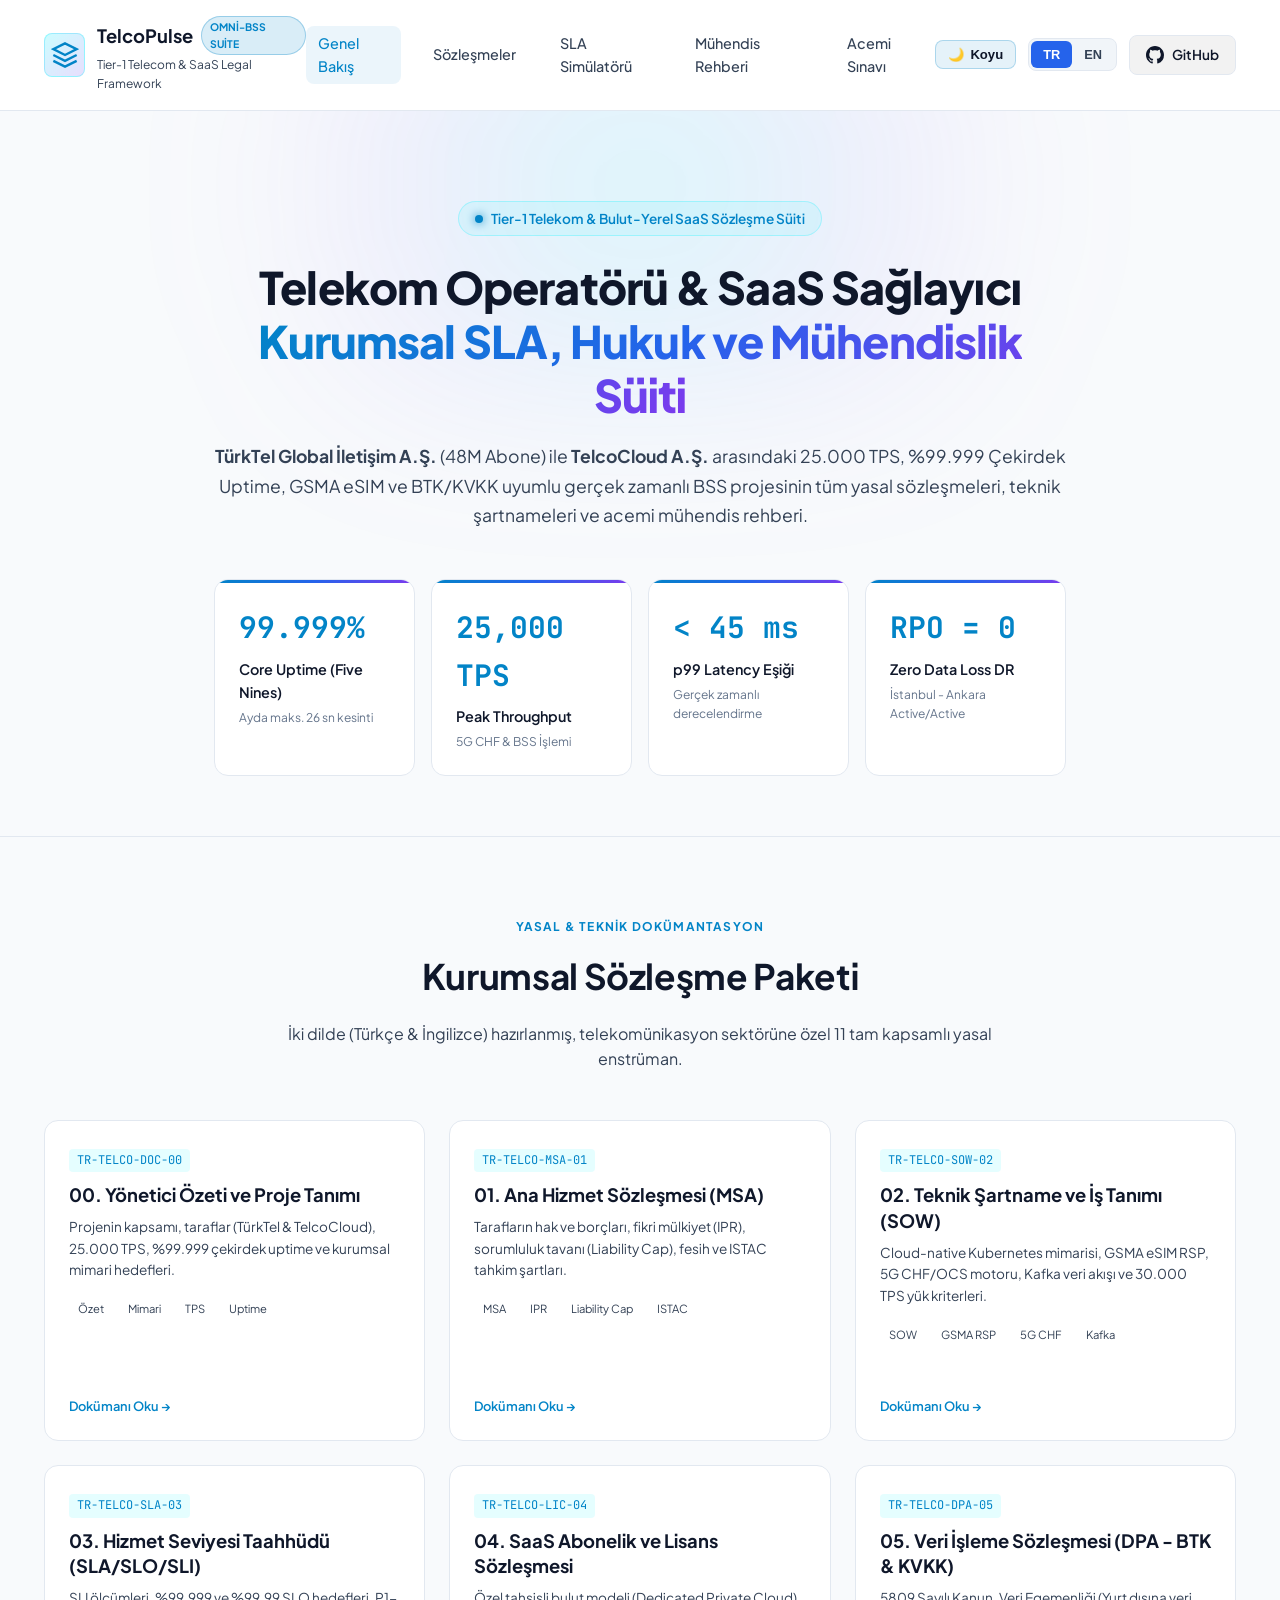
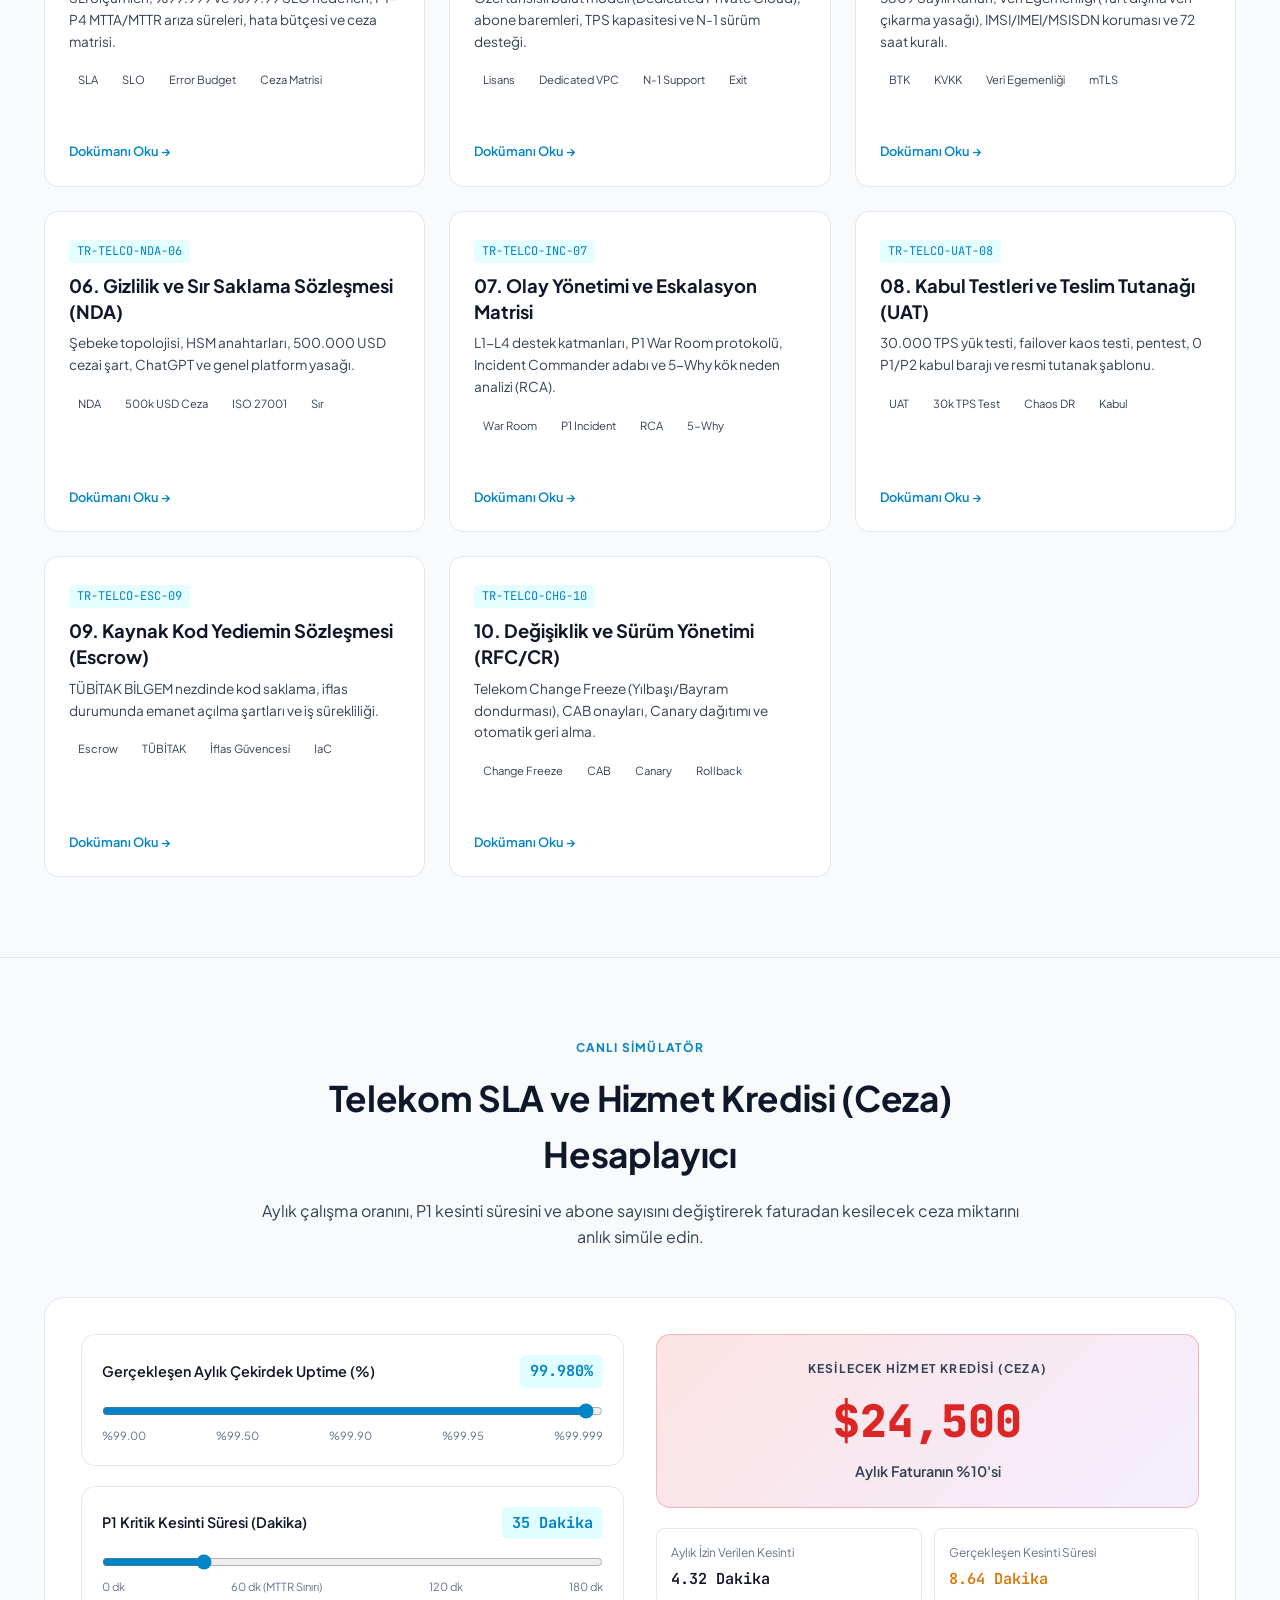
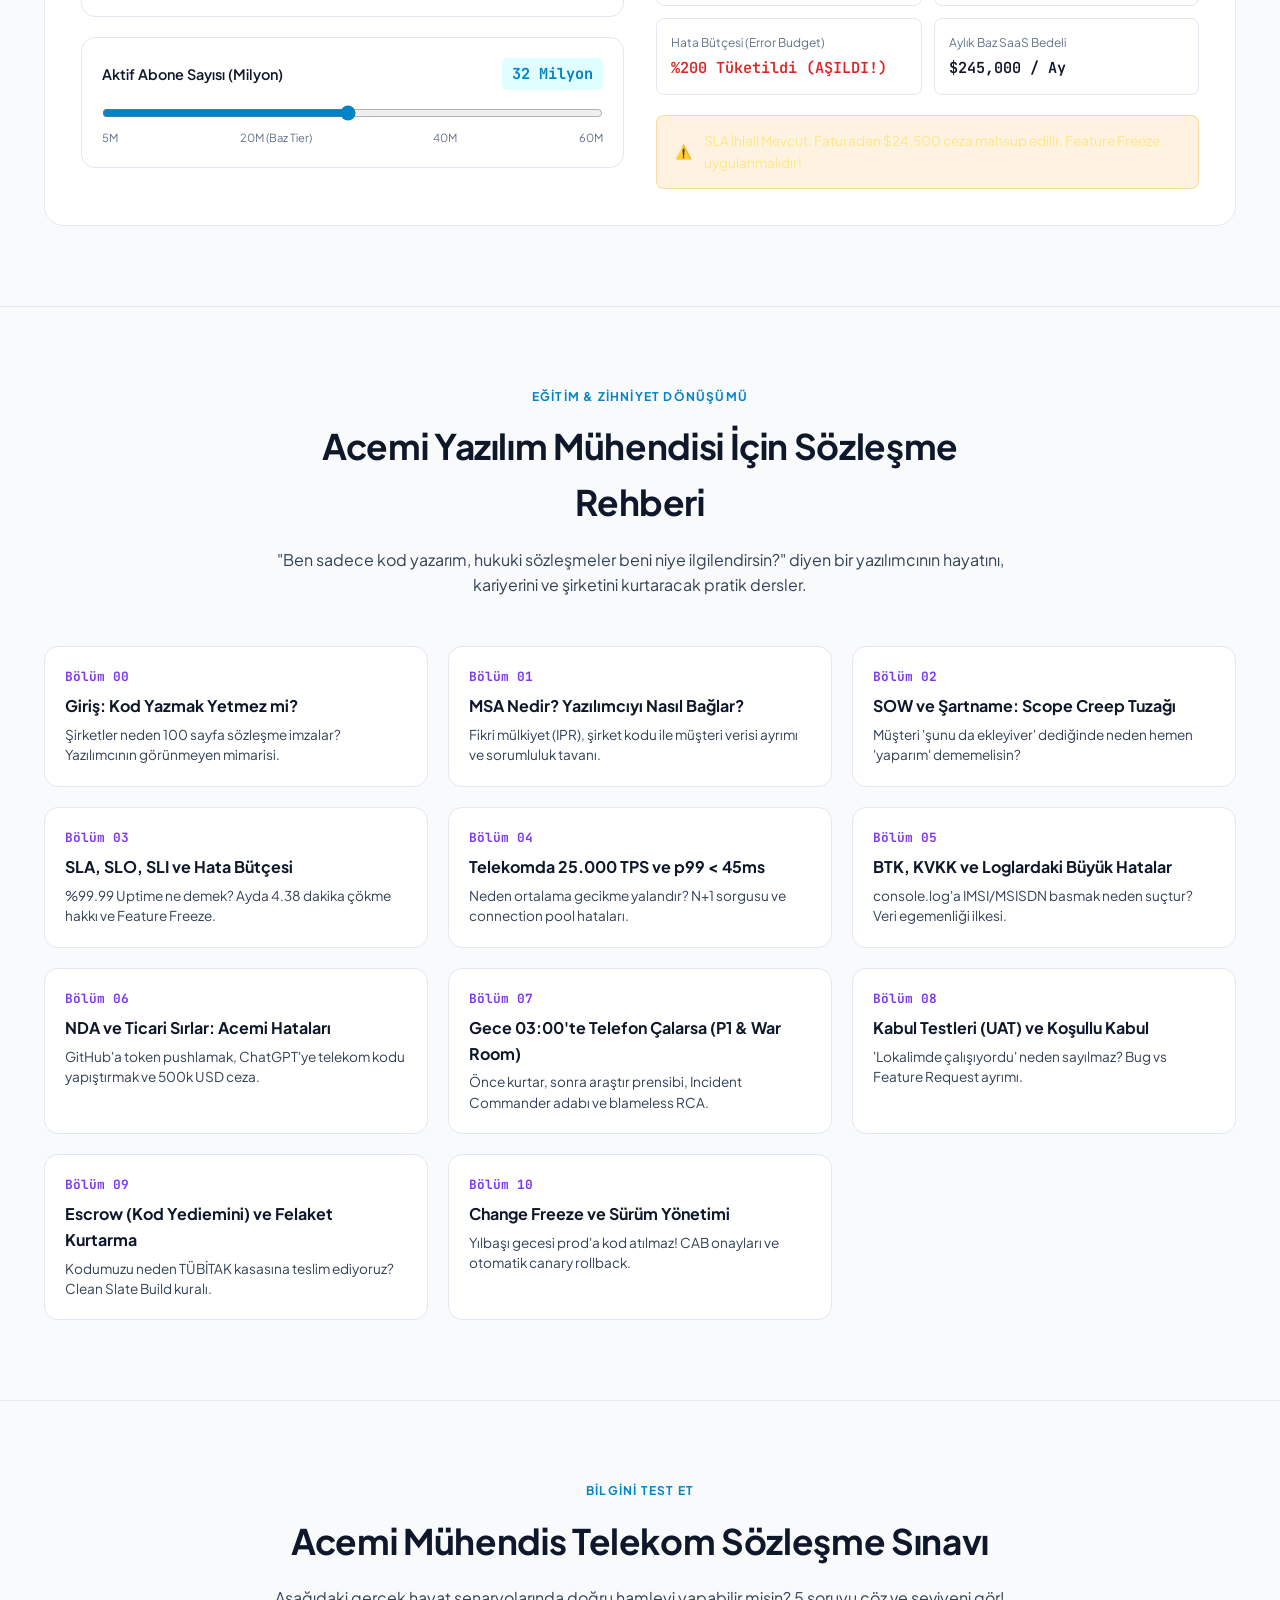
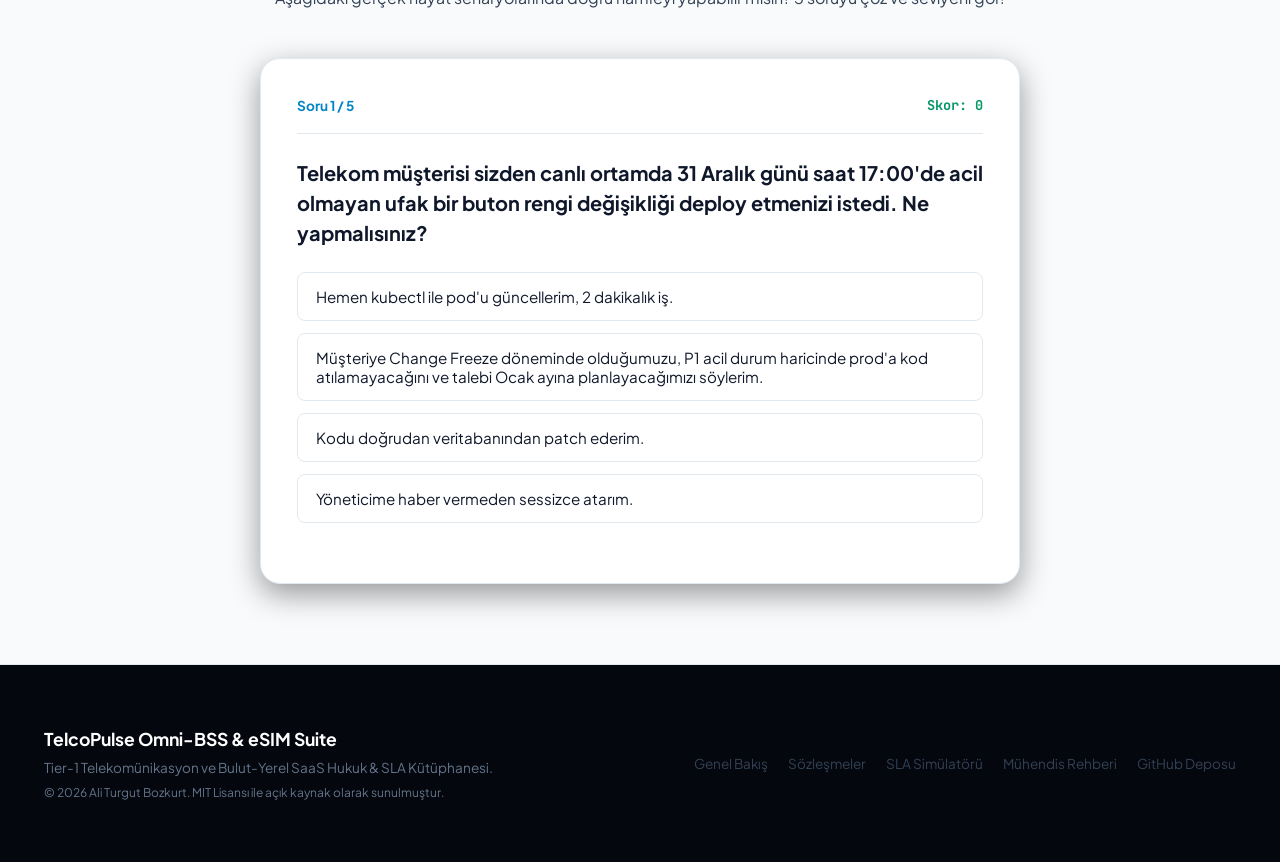
==== commit 5a3c8629: "feat(web): default to light theme with dark mode toggle" ====
--- a/web/index.html
+++ b/web/index.html
@@ -10,7 +10,7 @@
   <link href="https://fonts.googleapis.com/css2?family=Plus+Jakarta+Sans:wght@300;400;500;600;700;800&family=JetBrains+Mono:wght@400;500;700&display=swap" rel="stylesheet">
   <link rel="stylesheet" href="styles.css">
 </head>
-<body class="dark-theme">
+<body>
   <!-- Top Navigation Bar -->
   <header class="navbar" id="topNavbar">
     <div class="nav-container">
@@ -35,6 +35,10 @@
       </nav>
 
       <div class="nav-actions">
+        <button id="themeToggleBtn" class="theme-btn" title="Temayı Değiştir (Açık/Koyu)">
+          <span class="theme-icon">🌙</span> <span class="theme-text">Koyu</span>
+        </button>
+
         <div class="lang-switch">
           <button id="btnLangTR" class="lang-btn active" title="Türkçe">TR</button>
           <button id="btnLangEN" class="lang-btn" title="English">EN</button>
--- a/web/styles.css
+++ b/web/styles.css
@@ -1,4 +1,34 @@
 :root {
+  --bg-primary: #f8fafc;
+  --bg-secondary: #ffffff;
+  --bg-card: #ffffff;
+  --bg-card-hover: #f1f5f9;
+  --border-color: #e2e8f0;
+  --border-focus: rgba(2, 132, 199, 0.4);
+  
+  --text-primary: #0f172a;
+  --text-secondary: #334155;
+  --text-muted: #64748b;
+  
+  --accent-cyan: #0284c7;
+  --accent-blue: #2563eb;
+  --accent-purple: #7c3aed;
+  --accent-green: #059669;
+  --accent-orange: #d97706;
+  --accent-red: #dc2626;
+  
+  --gradient-brand: linear-gradient(135deg, #0284c7 0%, #2563eb 50%, #7c3aed 100%);
+  --gradient-card: linear-gradient(180deg, #ffffff 0%, #f8fafc 100%);
+  --shadow-glow: 0 0 35px rgba(2, 132, 199, 0.12);
+  
+  --font-main: 'Plus Jakarta Sans', -apple-system, BlinkMacSystemFont, sans-serif;
+  --font-mono: 'JetBrains Mono', monospace;
+  --radius-sm: 8px;
+  --radius-md: 14px;
+  --radius-lg: 20px;
+}
+
+body.dark-theme {
   --bg-primary: #070a12;
   --bg-secondary: #0d1322;
   --bg-card: rgba(17, 24, 39, 0.7);
@@ -20,12 +50,6 @@
   --gradient-brand: linear-gradient(135deg, #00f2fe 0%, #4facfe 50%, #8b5cf6 100%);
   --gradient-card: linear-gradient(180deg, rgba(255, 255, 255, 0.04) 0%, rgba(255, 255, 255, 0) 100%);
   --shadow-glow: 0 0 35px rgba(0, 242, 254, 0.15);
-  
-  --font-main: 'Plus Jakarta Sans', -apple-system, BlinkMacSystemFont, sans-serif;
-  --font-mono: 'JetBrains Mono', monospace;
-  --radius-sm: 8px;
-  --radius-md: 14px;
-  --radius-lg: 20px;
 }
 
 * {
@@ -57,9 +81,13 @@
   position: sticky;
   top: 0;
   z-index: 100;
-  background: rgba(7, 10, 18, 0.8);
+  background: rgba(255, 255, 255, 0.92);
   backdrop-filter: blur(16px);
   border-bottom: 1px solid var(--border-color);
+}
+
+body.dark-theme .navbar {
+  background: rgba(7, 10, 18, 0.8);
 }
 
 .nav-container {
@@ -97,21 +125,30 @@
 .brand-title {
   font-size: 1.15rem;
   font-weight: 700;
+  color: var(--text-primary);
+  display: flex;
+  align-items: center;
+  gap: 8px;
+}
+
+body.dark-theme .brand-title {
   color: #fff;
-  display: flex;
-  align-items: center;
-  gap: 8px;
 }
 
 .badge-tag {
   font-size: 0.65rem;
   font-weight: 700;
   text-transform: uppercase;
-  background: rgba(0, 242, 254, 0.15);
+  background: rgba(2, 132, 199, 0.15);
   color: var(--accent-cyan);
   padding: 2px 8px;
   border-radius: 99px;
-  border: 1px solid rgba(0, 242, 254, 0.3);
+  border: 1px solid rgba(2, 132, 199, 0.3);
+}
+
+body.dark-theme .badge-tag {
+  background: rgba(0, 242, 254, 0.15);
+  border-color: rgba(0, 242, 254, 0.3);
 }
 
 .brand-subtitle {
@@ -137,7 +174,7 @@
 
 .nav-link:hover, .nav-link.active {
   color: var(--accent-cyan);
-  background: rgba(0, 242, 254, 0.08);
+  background: rgba(2, 132, 199, 0.08);
 }
 
 .nav-actions {
@@ -146,12 +183,36 @@
   gap: 12px;
 }
 
+.theme-btn {
+  background: rgba(2, 132, 199, 0.1);
+  border: 1px solid rgba(2, 132, 199, 0.25);
+  color: var(--text-primary);
+  padding: 6px 12px;
+  border-radius: var(--radius-sm);
+  font-size: 0.82rem;
+  font-weight: 700;
+  cursor: pointer;
+  display: flex;
+  align-items: center;
+  gap: 6px;
+  transition: all 0.2s ease;
+}
+
+.theme-btn:hover {
+  background: var(--accent-blue);
+  color: #ffffff;
+}
+
 .lang-switch {
   display: flex;
-  background: rgba(255, 255, 255, 0.05);
+  background: #f1f5f9;
   border-radius: var(--radius-sm);
   padding: 2px;
   border: 1px solid var(--border-color);
+}
+
+body.dark-theme .lang-switch {
+  background: rgba(255, 255, 255, 0.05);
 }
 
 .lang-btn {
@@ -175,7 +236,7 @@
   display: flex;
   align-items: center;
   gap: 8px;
-  background: rgba(255, 255, 255, 0.06);
+  background: rgba(0, 0, 0, 0.05);
   color: var(--text-primary);
   text-decoration: none;
   font-size: 0.85rem;
@@ -186,7 +247,15 @@
   transition: all 0.2s ease;
 }
 
+body.dark-theme .github-btn {
+  background: rgba(255, 255, 255, 0.06);
+}
+
 .github-btn:hover {
+  background: rgba(0, 0, 0, 0.08);
+}
+
+body.dark-theme .github-btn:hover {
   background: rgba(255, 255, 255, 0.12);
   border-color: rgba(255, 255, 255, 0.2);
 }
